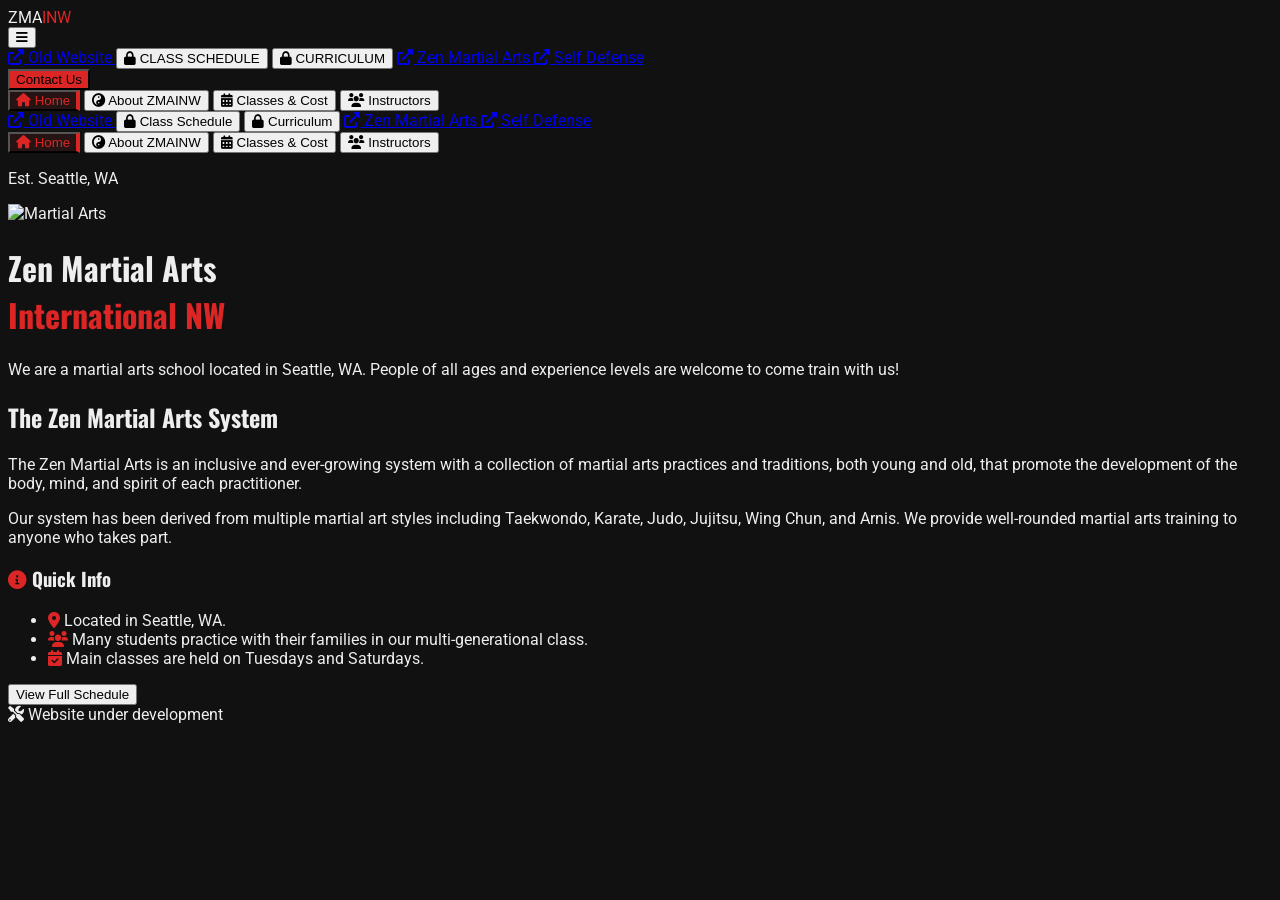
==== index.html @ df02dcb8 "added schedule page" ====
<!DOCTYPE html>
<html lang="en">
<head>
    <meta charset="UTF-8">
    <meta name="viewport" content="width=device-width, initial-scale=1.0, maximum-scale=1.0, user-scalable=no">
    
    <!-- Prevent HTML document caching -->
    <meta http-equiv="Cache-Control" content="no-cache, no-store, must-revalidate">
    <meta http-equiv="Pragma" content="no-cache">
    <meta http-equiv="Expires" content="0">

    <title>Zen Martial Arts International NW (ZMAINW)</title>
    <script src="https://cdn.tailwindcss.com"></script>
    <link href="https://cdnjs.cloudflare.com/ajax/libs/font-awesome/6.0.0/css/all.min.css" rel="stylesheet">
    
    <!-- Cache-busted stylesheet link (v=timestamp) -->
    <link rel="stylesheet" href="styles.css?v=20260827_1">
</head>
<body class="flex flex-col h-screen overflow-hidden">

    <!-- Top Navigation Bar -->
    <header class="h-16 flex items-center justify-between px-4 lg:px-6 bg-black border-b border-neutral-800 shrink-0 z-50 relative">
        <!-- Logo -->
        <div class="flex items-center cursor-pointer" onclick="navigateTo('home')">
            <span class="font-bold text-2xl tracking-wider text-white">ZMA<span class="text-accent">INW</span></span>
        </div>

        <!-- Mobile Hamburger Menu Button -->
        <button id="mobile-menu-btn" class="md:hidden text-neutral-300 hover:text-white focus:outline-none ml-auto mr-4 text-2xl">
            <i class="fas fa-bars"></i>
        </button>

        <!-- External Links Container (Dynamically Populated via JS) -->
        <div id="desktop-external-links" class="hidden md:flex items-center space-x-6 text-sm font-medium uppercase tracking-wide mr-4">
            <!-- Content injected via renderExternalLinks() -->
        </div>

        <!-- Contact Button -->
        <div>
            <button onclick="navigateTo('contact')" class="bg-accent bg-accent-hover text-white px-4 py-2 rounded-sm text-sm font-bold uppercase tracking-wide transition-colors transform hover:scale-105 shadow-lg">
                Contact Us
            </button>
        </div>
    </header>

    <!-- Mobile Dropdown Navigation -->
    <div id="mobile-menu" class="hidden absolute top-16 left-0 w-full bg-black border-b border-neutral-800 z-40 flex-col shadow-2xl md:hidden overflow-y-auto max-h-[calc(100vh-4rem)]">
        <button onclick="navigateTo('home'); toggleMobileMenu();" id="nav-mobile-home" class="nav-item text-left px-6 py-4 border-b border-neutral-800 text-neutral-300 hover:text-white hover:bg-neutral-900 uppercase font-bold text-sm tracking-wide flex items-center"><i class="fas fa-home w-6 mr-2"></i> Home</button>
        <button onclick="navigateTo('about'); toggleMobileMenu();" id="nav-mobile-about" class="nav-item text-left px-6 py-4 border-b border-neutral-800 text-neutral-300 hover:text-white hover:bg-neutral-900 uppercase font-bold text-sm tracking-wide flex items-center"><i class="fas fa-yin-yang w-6 mr-2"></i> About ZMAINW</button>
        <button onclick="navigateTo('schedule'); toggleMobileMenu();" id="nav-mobile-schedule" class="nav-item text-left px-6 py-4 border-b border-neutral-800 text-neutral-300 hover:text-white hover:bg-neutral-900 uppercase font-bold text-sm tracking-wide flex items-center"><i class="fas fa-calendar-alt w-6 mr-2"></i> Classes & Cost</button>
        <button onclick="navigateTo('instructors'); toggleMobileMenu();" id="nav-mobile-instructors" class="nav-item text-left px-6 py-4 border-b border-neutral-800 text-neutral-300 hover:text-white hover:bg-neutral-900 uppercase font-bold text-sm tracking-wide flex items-center"><i class="fas fa-users w-6 mr-2"></i> Instructors</button>
        
        <!-- Mobile External Links Container (Dynamically Populated via JS) -->
        <div id="mobile-external-links" class="flex flex-col">
            <!-- Content injected via renderExternalLinks() -->
        </div>
    </div>

    <!-- Main Layout Container -->
    <div class="flex flex-1 overflow-hidden relative">
        
        <!-- Desktop Sidebar Navigation -->
        <aside class="w-64 bg-neutral-900 border-r border-neutral-800 flex-col hidden md:flex shrink-0 z-10 py-6">
            <nav class="flex flex-col w-full space-y-2">
                <button onclick="navigateTo('home')" id="nav-desktop-home" class="nav-item flex items-center w-full px-6 py-4 text-left text-neutral-300 hover:bg-neutral-800 hover:text-white transition-colors uppercase tracking-wider font-medium text-sm">
                    <i class="fas fa-home w-6 mr-3 text-lg"></i> Home
                </button>
                <button onclick="navigateTo('about')" id="nav-desktop-about" class="nav-item flex items-center w-full px-6 py-4 text-left text-neutral-300 hover:bg-neutral-800 hover:text-white transition-colors uppercase tracking-wider font-medium text-sm">
                    <i class="fas fa-yin-yang w-6 mr-3 text-lg"></i> About ZMAINW
                </button>
                <button onclick="navigateTo('schedule')" id="nav-desktop-schedule" class="nav-item flex items-center w-full px-6 py-4 text-left text-neutral-300 hover:bg-neutral-800 hover:text-white transition-colors uppercase tracking-wider font-medium text-sm">
                    <i class="fas fa-calendar-alt w-6 mr-3 text-lg"></i> Classes & Cost
                </button>
                <button onclick="navigateTo('instructors')" id="nav-desktop-instructors" class="nav-item flex items-center w-full px-6 py-4 text-left text-neutral-300 hover:bg-neutral-800 hover:text-white transition-colors uppercase tracking-wider font-medium text-sm">
                    <i class="fas fa-users w-6 mr-3 text-lg"></i> Instructors
                </button>
            </nav>
            <div class="mt-auto px-6 pb-4">
                <p class="text-xs text-neutral-500 text-center uppercase tracking-widest border-t border-neutral-800 pt-4">
                    Est. Seattle, WA
                </p>
            </div>
        </aside>

        <!-- Main Content Area -->
        <main id="main-content" class="flex-1 overflow-y-auto bg-[#111] p-4 md:p-8 lg:p-12 pb-20 scroll-smooth">
            <!-- Content gets injected here -->
        </main>
    </div>

    <!-- Fixed Bottom Banner -->
    <div class="fixed bottom-0 left-0 right-0 bg-amber-500 text-neutral-950 text-center py-2 px-4 text-xs md:text-sm font-bold uppercase tracking-widest z-50 shadow-2xl flex items-center justify-center gap-2 border-t border-amber-400">
        <i class="fas fa-tools text-sm"></i>
        <span>Website under development</span>
    </div>

    <!-- Application Logic -->
    <script>
        const topNavLinksConfig = [
            { type: 'link', label: 'Old Website', icon: 'fa-external-link-alt', url: 'https://www.zmaseattle.com/' },    
            { type: 'protected', label: 'Class Schedule', icon: 'fa-lock', target: 'schedule' },
            { type: 'protected', label: 'Curriculum', icon: 'fa-lock', target: 'curriculum' },
            { type: 'link', label: 'Zen Martial Arts', icon: 'fa-external-link-alt', url: 'https://www.zen-martial-arts.org/' },
            { type: 'link', label: 'Self Defense', icon: 'fa-external-link-alt', url: 'https://www.selfdefensenw.com/' }
        ];

        const views = {
            home: `
                <div class="fade-in max-w-5xl mx-auto">
                    <div class="relative rounded-xl overflow-hidden mb-12 shadow-2xl border border-neutral-800">
                        <div class="absolute inset-0 bg-gradient-to-r from-black via-black/80 to-transparent z-10"></div>
                        <img src="https://images.unsplash.com/photo-1555597673-b21d5c935865?ixlib=rb-1.2.1&auto=format&fit=crop&w=1950&q=80" alt="Martial Arts" class="w-full h-80 object-cover object-center">
                        <div class="absolute inset-0 z-20 flex flex-col justify-center px-8 md:px-12">
                            <h1 class="text-4xl md:text-6xl font-bold text-white mb-4 uppercase tracking-tight">Zen Martial Arts <br/><span class="text-accent">International NW</span></h1>
                            <p class="text-lg md:text-xl text-neutral-300 max-w-xl border-l-4 border-accent pl-4">
                                We are a martial arts school located in Seattle, WA. People of all ages and experience levels are welcome to come train with us!
                            </p>
                        </div>
                    </div>

                    <div class="grid grid-cols-1 md:grid-cols-2 gap-10">
                        <div>
                            <h2 class="text-2xl font-bold uppercase mb-4 text-white border-b border-neutral-800 pb-2">The Zen Martial Arts System</h2>
                            <p class="text-neutral-400 leading-relaxed mb-4">
                                The Zen Martial Arts is an inclusive and ever-growing system with a collection of martial arts practices and traditions, both young and old, that promote the development of the body, mind, and spirit of each practitioner.
                            </p>
                            <p class="text-neutral-400 leading-relaxed">
                                Our system has been derived from multiple martial art styles including Taekwondo, Karate, Judo, Jujitsu, Wing Chun, and Arnis. We provide well-rounded martial arts training to anyone who takes part.
                            </p>
                        </div>
                        <div class="bg-neutral-900 p-6 rounded-lg border border-neutral-800 shadow-lg">
                            <h3 class="text-xl font-bold uppercase mb-4 text-white"><i class="fas fa-info-circle text-accent mr-2"></i> Quick Info</h3>
                            <ul class="space-y-4 text-neutral-300">
                                <li class="flex items-start"><i class="fas fa-map-marker-alt text-accent mt-1 mr-3 w-4"></i> <span>Located in Seattle, WA.</span></li>
                                <li class="flex items-start"><i class="fas fa-users text-accent mt-1 mr-3 w-4"></i> <span>Many students practice with their families in our multi-generational class.</span></li>
                                <li class="flex items-start"><i class="fas fa-calendar-check text-accent mt-1 mr-3 w-4"></i> <span>Main classes are held on Tuesdays and Saturdays.</span></li>
                            </ul>
                            <button onclick="navigateTo('schedule')" class="mt-6 w-full bg-neutral-800 hover:bg-neutral-700 text-white font-bold py-3 px-4 rounded transition-colors text-sm uppercase tracking-wider border border-neutral-700">
                                View Full Schedule
                            </button>
                        </div>
                    </div>
                </div>
            `,
            about: `
                <div class="fade-in max-w-5xl mx-auto">
                    <h1 class="text-4xl font-bold text-white mb-8 uppercase tracking-wide border-b border-neutral-800 pb-4">About Our Class</h1>
                    
                    <div class="space-y-12">
                        <!-- Environment -->
                        <section>
                            <h2 class="text-2xl font-bold text-accent mb-4 uppercase">The Class Environment</h2>
                            <p class="text-neutral-300 leading-relaxed mb-4">
                                We believe that the martial arts is for anyone and are committed to providing training that fits every skill level, background, and body type. We not only practice martial arts techniques, but also seek to develop skills such as focus, discipline, respect, patience, perseverance, and encouragement.
                            </p>
                            <div class="grid grid-cols-1 md:grid-cols-2 gap-6 mt-6">
                                <div class="bg-neutral-900 p-6 rounded-lg border-l-2 border-accent">
                                    <p class="text-neutral-400 italic">"We talk about when is and isn't a time to fight. We help each other gain control over our emotions and learn how to defuse dangerous situations."</p>
                                </div>
                                <div class="bg-neutral-900 p-6 rounded-lg border-l-2 border-accent">
                                    <p class="text-neutral-400 italic">"We believe that encouraging and building people up is the best way to teach. Our classes are friendly and safe environments where people can help each other progress."</p>
                                </div>
                            </div>
                        </section>

                        <!-- Belt System -->
                        <section class="bg-[#1a1a1a] p-8 rounded-xl border border-neutral-800">
                            <h2 class="text-2xl font-bold text-white mb-6 uppercase">Our Belt System</h2>
                            <p class="text-neutral-400 mb-6">The belt system used in the ZMA has three options for students to progress through depending on what suits them best:</p>
                            
                            <div class="grid grid-cols-1 md:grid-cols-3 gap-6 mb-8">
                                <div class="bg-neutral-900 p-5 rounded-lg border border-neutral-800 text-center">
                                    <div class="w-12 h-12 rounded-full bg-neutral-800 border-2 border-neutral-600 mx-auto mb-4 flex items-center justify-center"><i class="fas fa-road text-white"></i></div>
                                    <h3 class="text-lg font-bold text-white mb-2">Standard Path</h3>
                                    <p class="text-sm text-neutral-400">The main curriculum, ranging from student ranks (10th-1st Kyū) through to the instructor ranks (1st-9th Dan).</p>
                                </div>
                                <div class="bg-neutral-900 p-5 rounded-lg border border-neutral-800 text-center">
                                    <div class="w-12 h-12 rounded-full bg-neutral-800 border-2 border-yellow-500 mx-auto mb-4 flex items-center justify-center"><i class="fas fa-child text-white"></i></div>
                                    <h3 class="text-lg font-bold text-white mb-2">Junior Belts</h3>
                                    <p class="text-sm text-neutral-400">Intended for anyone below the age of 13. Breaks down the first few color belts in the standard system into smaller chunks.</p>
                                </div>
                                <div class="bg-neutral-900 p-5 rounded-lg border border-neutral-800 text-center">
                                    <div class="w-12 h-12 rounded-full bg-neutral-800 border-2 border-neutral-400 mx-auto mb-4 flex items-center justify-center"><i class="fas fa-award text-white"></i></div>
                                    <h3 class="text-lg font-bold text-white mb-2">Milestone Ranks</h3>
                                    <p class="text-sm text-neutral-400">Includes three levels of gray belt representing the completion of a section in the standard curriculum.</p>
                                </div>
                            </div>

                            <p class="text-accent font-bold text-center uppercase tracking-wide">
                                We will never charge extra for promotions. In the Zen Martial Arts, your belts must be earned, not bought.
                            </p>
                        </section>
                    </div>
                </div>
            `,
            schedule: `
                <div class="fade-in max-w-5xl mx-auto">
                    <h1 class="text-4xl font-bold text-white mb-8 uppercase tracking-wide border-b border-neutral-800 pb-4">Schedule & Membership</h1>
                    
                    <div class="grid grid-cols-1 lg:grid-cols-2 gap-10">
                        <!-- Schedule -->
                        <div>
                            <h2 class="text-2xl font-bold text-white mb-6 uppercase flex items-center"><i class="fas fa-clock text-accent mr-3"></i> Class Schedule</h2>
                            
                            <div class="space-y-6">
                                <div class="bg-neutral-900 p-6 rounded-lg border border-neutral-800 relative overflow-hidden">
                                    <div class="absolute top-0 left-0 w-1 h-full bg-accent"></div>
                                    <h3 class="text-xl font-bold text-white mb-1">Tuesday Classes</h3>
                                    <p class="text-accent text-sm font-bold uppercase tracking-wider mb-4">6:00 PM - 8:30 PM</p>
                                    <p class="text-neutral-400 text-sm mb-4">Our main class of the week with multiple instructors and teaching assistants.</p>
                                    <ul class="text-neutral-300 text-sm space-y-2 font-mono bg-black p-4 rounded border border-neutral-800">
                                        <li><span class="text-neutral-500 mr-2">6:00-6:10 PM</span> Setting up and cleaning</li>
                                        <li><span class="text-neutral-500 mr-2">6:10-6:30 PM</span> Warmups & wellness exercise</li>
                                        <li><span class="text-neutral-500 mr-2">6:30-7:30 PM</span> Full class practice (designated topic)</li>
                                        <li><span class="text-neutral-500 mr-2">7:30-8:00 PM</span> Advanced continuation / breakouts</li>
                                        <li><span class="text-neutral-500 mr-2">8:00-8:30 PM</span> Community time & clean up</li>
                                    </ul>
                                </div>

                                <div class="bg-neutral-900 p-6 rounded-lg border border-neutral-800 relative overflow-hidden">
                                    <div class="absolute top-0 left-0 w-1 h-full bg-neutral-600"></div>
                                    <h3 class="text-xl font-bold text-white mb-1">Saturday Classes</h3>
                                    <p class="text-neutral-400 text-sm font-bold uppercase tracking-wider mb-3">9:30 AM - 11:30 AM</p>
                                    <p class="text-neutral-400 text-sm">
                                        Open practices. Students should feel free to arrive late or leave early as needed. An instructor will be there to answer questions, provide feedback, or fill in as a partner.
                                    </p>
                                </div>
                            </div>
                        </div>

                        <!-- Cost/Membership -->
                        <div>
                            <h2 class="text-2xl font-bold text-white mb-6 uppercase flex items-center"><i class="fas fa-tags text-accent mr-3"></i> Membership Cost</h2>
                            
                            <div class="bg-neutral-900 p-8 rounded-lg border border-neutral-800 text-center mb-6">
                                <p class="text-neutral-400 mb-6 text-left">
                                    Instructors at ZMAINW are all volunteers, including the owner, Greg Di Loreto. The money we receive goes into the class account for liability insurance and martial arts equipment. Financial information is open-book for anyone in the school.
                                </p>
                                <div class="flex flex-col sm:flex-row justify-center gap-4 mb-6">
                                    <div class="bg-black p-4 rounded border border-neutral-800 flex-1">
                                        <p class="text-neutral-500 text-sm uppercase font-bold tracking-widest mb-1">Individual</p>
                                        <p class="text-3xl font-bold text-white">$50<span class="text-lg text-neutral-500 font-normal">/mo</span></p>
                                    </div>
                                    <div class="bg-black p-4 rounded border border-neutral-800 flex-1">
                                        <p class="text-neutral-500 text-sm uppercase font-bold tracking-widest mb-1">Family</p>
                                        <p class="text-3xl font-bold text-white">$75<span class="text-lg text-neutral-500 font-normal">/mo</span></p>
                                    </div>
                                </div>
                                <div class="bg-red-900/20 border border-red-900/50 p-4 rounded text-left">
                                    <p class="text-neutral-300 text-sm">
                                        <i class="fas fa-heart text-accent mr-2"></i> We strongly believe that the martial arts should be for everyone, regardless of their financial ability, so we are more than happy to waive the fee for those who need that support.
                                    </p>
                                </div>
                            </div>
                        </div>
                    </div>
                </div>
            `,
            instructors: `
                <div class="fade-in max-w-7xl mx-auto">
                    <h1 class="text-4xl font-bold text-white mb-4 uppercase tracking-wide text-center">Our Instructors</h1>
                    <p class="text-neutral-400 text-center mb-10 max-w-2xl mx-auto">Our instructors are dedicated volunteers who view martial arts not as a job, but as an opportunity to share knowledge with the community.</p>

                    <h2 class="text-2xl font-bold text-white mb-8 uppercase tracking-wide border-b border-neutral-800 pb-4">Regular Instructors</h2>
                    
                    <div class="grid grid-cols-1 md:grid-cols-2 lg:grid-cols-3 gap-6">
                        
                        <!-- Greg Di Loreto -->
                        <div class="bg-neutral-900 rounded-lg p-6 border border-neutral-800 flex flex-col hover:border-accent transition-colors">
                            <h3 class="text-xl font-bold text-white">Greg Di Loreto</h3>
                            <p class="text-accent text-sm uppercase font-bold tracking-wider mb-3">Kyoshi | Godan (5th-Degree)</p>
                            <p class="text-neutral-400 text-sm flex-1">Has 40 years of experience and is the active lineage holder of the Zen Martial Arts system. He has been leading ZMAINW tirelessly for 21 years.</p>
                        </div>

                        <!-- Troy Swartwood -->
                        <div class="bg-neutral-900 rounded-lg p-6 border border-neutral-800 flex flex-col hover:border-accent transition-colors">
                            <h3 class="text-xl font-bold text-white">Troy Swartwood</h3>
                            <p class="text-accent text-sm uppercase font-bold tracking-wider mb-3">Shidoin | Nidan (2nd-Degree)</p>
                            <p class="text-neutral-400 text-sm flex-1">Joined in 2006 with his son, James. He is an amazing influence on the school and continues to find joy in learning.</p>
                        </div>

                        <!-- Paul Vahey -->
                        <div class="bg-neutral-900 rounded-lg p-6 border border-neutral-800 flex flex-col hover:border-accent transition-colors">
                            <h3 class="text-xl font-bold text-white">Paul Vahey</h3>
                            <p class="text-accent text-sm uppercase font-bold tracking-wider mb-3">Shidoin | Nidan (2nd-Degree)</p>
                            <p class="text-neutral-400 text-sm flex-1">Joined in 2010. Balances rigorous training with critical thought and inspires everyone around him to do the same.</p>
                        </div>

                        <!-- William Chad Young -->
                        <div class="bg-neutral-900 rounded-lg p-6 border border-neutral-800 flex flex-col hover:border-accent transition-colors">
                            <h3 class="text-xl font-bold text-white">William Chad Young</h3>
                            <p class="text-accent text-sm uppercase font-bold tracking-wider mb-3">Shidoin | Shodan (1st-Degree)</p>
                            <p class="text-neutral-400 text-sm flex-1">A consistent part of our class for the past decade. An example of true excellence and dedication with the heart of a champion.</p>
                        </div>

                        <!-- Michelle Young -->
                        <div class="bg-neutral-900 rounded-lg p-6 border border-neutral-800 flex flex-col hover:border-accent transition-colors">
                            <h3 class="text-xl font-bold text-white">Michelle Young</h3>
                            <p class="text-accent text-sm uppercase font-bold tracking-wider mb-3">Assistant | 1st Kyū (3rd-Degree Brown)</p>
                            <p class="text-neutral-400 text-sm flex-1">A teaching assistant and outside wellness practice instructor who has positively influenced the mental aspect of our practice.</p>
                        </div>

                        <!-- Becca Price -->
                        <div class="bg-neutral-900 rounded-lg p-6 border border-neutral-800 flex flex-col hover:border-accent transition-colors">
                            <h3 class="text-xl font-bold text-white">Becca Price</h3>
                            <p class="text-accent text-sm uppercase font-bold tracking-wider mb-3">Assistant | 1st Kyū (3rd-Degree Brown)</p>
                            <p class="text-neutral-400 text-sm flex-1">A teaching assistant and accomplished professor at the University of Washington, Bothell. Brings a depth of understanding to all she works with.</p>
                        </div>

                    </div>

                    <h2 class="text-2xl font-bold text-white mt-16 mb-8 uppercase tracking-wide border-b border-neutral-800 pb-4">Previous Instructors</h2>
                    
                    <div class="grid grid-cols-1 md:grid-cols-2 lg:grid-cols-3 gap-6">

                        <!-- James Swartwood -->
                        <div class="bg-neutral-900 rounded-lg p-6 border border-neutral-800 flex flex-col hover:border-accent transition-colors">
                            <h3 class="text-xl font-bold text-white">James Swartwood</h3>
                            <p class="text-accent text-sm uppercase font-bold tracking-wider mb-3">Renshi | Yondan (4th-Degree)</p>
                            <p class="text-neutral-400 text-sm flex-1">Had 20 years of experience in ZMAINW, having taught as an instructor from 2015 to 2026. He has studied outside of ZMA since 2016 and holds ranks in JFANW as well. After moving to Portland, OR, in 2026, he continues to support the class.</p>
                        </div>

                        <!-- Gianna Di Loreto -->
                        <div class="bg-neutral-900 rounded-lg p-6 border border-neutral-800 flex flex-col hover:border-accent transition-colors">
                            <h3 class="text-xl font-bold text-white">Gianna Di Loreto</h3>
                            <p class="text-accent text-sm uppercase font-bold tracking-wider mb-3">Shidoin | Shodan (1st-Degree)</p>
                            <p class="text-neutral-400 text-sm flex-1">Has been practicing martial arts at ZMAINW her whole life. She served as lead instructor in the summer of 2025. She is also an accomplished dancer.</p>
                        </div>

                        <!-- Azalea Young -->
                        <div class="bg-neutral-900 rounded-lg p-6 border border-neutral-800 flex flex-col hover:border-accent transition-colors">
                            <h3 class="text-xl font-bold text-white">Azalea Young</h3>
                            <p class="text-accent text-sm uppercase font-bold tracking-wider mb-3">Assistant | 3rd Kyū (1st-Degree Brown)</p>
                            <p class="text-neutral-400 text-sm flex-1">A teaching assistant in 2025 who takes deep joy in exploring the biomechanics of our practice and sharing what she has learned.</p>
                        </div>

                    </div>
                </div>
            `,
            contact: `
                <div class="fade-in max-w-4xl mx-auto flex flex-col justify-center min-h-[70vh]">
                    <div class="text-center mb-8">
                        <h1 class="text-4xl font-bold text-white mb-4 uppercase">Contact Us</h1>
                        <p class="text-neutral-400">You are welcome to join our school either by invitation from a current member or by applying below.</p>
                    </div>

                    <div class="bg-neutral-900 p-2 md:p-6 rounded-xl border border-neutral-800 shadow-2xl flex justify-center overflow-hidden">
                        <iframe 
                            src="https://docs.google.com/forms/d/e/1FAIpQLSeRMrx3mxUnvJDtHqkcx0j55o_wAhn5ynZK2z84ByWwfWG8AQ/viewform?embedded=true" 
                            class="w-full max-w-[640px] h-[640px] border-0 rounded bg-neutral-100 filter invert hue-rotate-180 contrast-90" 
                            frameborder="0" 
                            marginheight="0" 
                            marginwidth="0">
                            Loading…
                        </iframe>
                    </div>
                </div>
            `
        };

        function renderExternalLinks() {
            const desktopContainer = document.getElementById('desktop-external-links');
            const mobileContainer = document.getElementById('mobile-external-links');
            
            let desktopHTML = '';
            let mobileHTML = '';

            topNavLinksConfig.forEach(link => {
                if (link.type === 'protected') {
                    desktopHTML += `
                        <button onclick="handleProtectedNavigation('${link.target}')" class="text-neutral-400 hover:text-white transition-colors flex items-center whitespace-nowrap">
                            <i class="fas ${link.icon} mr-1 text-xs"></i> ${link.label.toUpperCase()}
                        </button>`;
                    
                    mobileHTML += `
                        <button onclick="handleProtectedNavigation('${link.target}'); toggleMobileMenu();" class="text-left px-6 py-4 border-b border-neutral-800 text-neutral-400 hover:text-white hover:bg-neutral-900 uppercase font-bold text-sm tracking-wide flex items-center">
                            <i class="fas ${link.icon} w-6 mr-2"></i> ${link.label}
                        </button>`;
                } else {
                    desktopHTML += `
                        <a href="${link.url}" target="_blank" class="text-neutral-400 hover:text-white transition-colors flex items-center whitespace-nowrap">
                            <i class="fas ${link.icon} mr-1 text-xs"></i> ${link.label}
                        </a>`;
                    
                    mobileHTML += `
                        <a href="${link.url}" target="_blank" onclick="toggleMobileMenu();" class="text-left px-6 py-4 border-b border-neutral-800 text-neutral-400 hover:text-white hover:bg-neutral-900 uppercase font-bold text-sm tracking-wide flex items-center">
                            <i class="fas ${link.icon} w-6 mr-2"></i> ${link.label}
                        </a>`;
                }
            });

            if (desktopContainer) desktopContainer.innerHTML = desktopHTML;
            if (mobileContainer) mobileContainer.innerHTML = mobileHTML;
        }

        function navigateTo(viewName) {
            const mainContent = document.getElementById('main-content');
            
            mainContent.style.opacity = '0';
            
            setTimeout(() => {
                mainContent.scrollTo({ top: 0, behavior: 'instant' });
                mainContent.innerHTML = views[viewName] || views['home'];
                mainContent.style.opacity = '1';
                updateActiveNav(viewName);
            }, 150);
        }

        function updateActiveNav(viewName) {
            document.querySelectorAll('.nav-item').forEach(el => {
                el.classList.remove('active');
            });
            
            if(viewName === 'contact') return;

            const desktopNav = document.getElementById(`nav-desktop-${viewName}`);
            const mobileNav = document.getElementById(`nav-mobile-${viewName}`);
            
            if(desktopNav) desktopNav.classList.add('active');
            if(mobileNav) mobileNav.classList.add('active');
        }

        function handleProtectedNavigation(target) {
            const passwordAttempt = prompt("Please enter the password to view this document:");
            if (passwordAttempt === "humblewarrior") {
                if (target === 'schedule') {
                    window.location.href = "schedule.html";
                } else if (target === 'curriculum') {
                    window.location.href = "curriculum.html";
                }
            } else if (passwordAttempt !== null) {
                alert("Incorrect password. Access denied.");
            }
        }

        function toggleMobileMenu() {
            const menu = document.getElementById('mobile-menu');
            menu.classList.toggle('hidden');
            menu.classList.toggle('flex');
        }

        document.getElementById('mobile-menu-btn').addEventListener('click', toggleMobileMenu);

        document.addEventListener('DOMContentLoaded', () => {
            renderExternalLinks();
            navigateTo('home');
        });
    </script>
</body>
</html>
---- styles.css ----
@import url('https://fonts.googleapis.com/css2?family=Oswald:wght@300;400;500;700&family=Roboto:wght@300;400;500;700&display=swap');

body {
    font-family: 'Roboto', sans-serif;
    background-color: #111;
    color: #eee;
}

h1, h2, h3, h4, h5, h6 {
    font-family: 'Oswald', sans-serif;
}

.text-accent { color: #dc2626; }
.bg-accent { background-color: #dc2626; }
.bg-accent-hover:hover { background-color: #b91c1c; }
.border-accent { border-color: #dc2626; }

.fade-in {
    animation: fadeIn 0.4s ease-out forwards;
}

@keyframes fadeIn {
    from { opacity: 0; transform: translateY(10px); }
    to { opacity: 1; transform: translateY(0); }
}

::-webkit-scrollbar {
    width: 8px;
}
::-webkit-scrollbar-track {
    background: #111; 
}
::-webkit-scrollbar-thumb {
    background: #333; 
    border-radius: 4px;
}
::-webkit-scrollbar-thumb:hover {
    background: #555; 
}

.nav-item.active {
    color: #dc2626;
    background-color: rgba(220, 38, 38, 0.1);
    border-right: 4px solid #dc2626;
}

@media (max-width: 768px) {
    .nav-item.active {
        border-right: none;
        border-left: 4px solid #dc2626; 
        background-color: rgba(220, 38, 38, 0.1);
    }
}
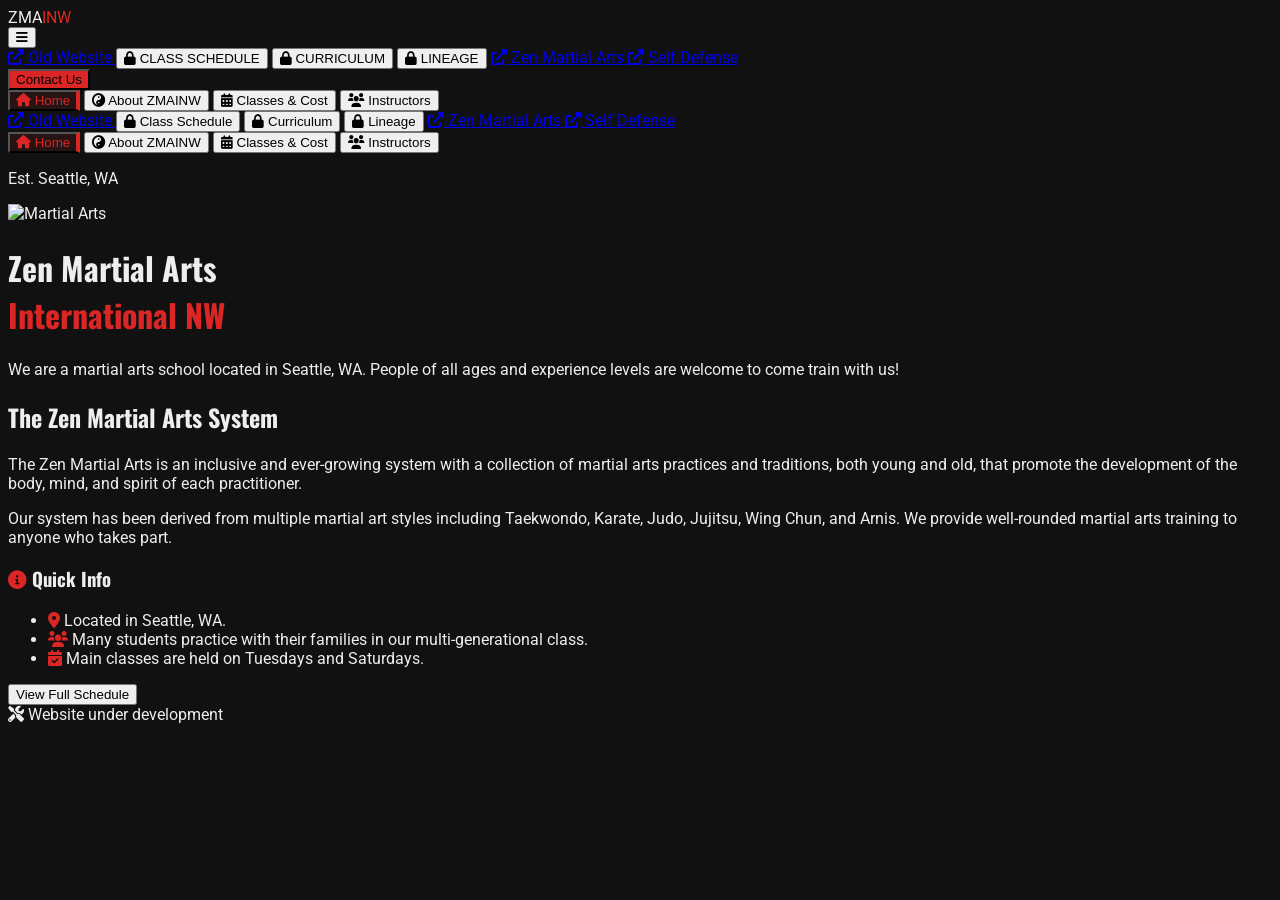
==== commit 241f68c7: "added lineage page" ====
--- a/index.html
+++ b/index.html
@@ -100,6 +100,7 @@
             { type: 'link', label: 'Old Website', icon: 'fa-external-link-alt', url: 'https://www.zmaseattle.com/' },    
             { type: 'protected', label: 'Class Schedule', icon: 'fa-lock', target: 'schedule' },
             { type: 'protected', label: 'Curriculum', icon: 'fa-lock', target: 'curriculum' },
+            { type: 'protected', label: 'Lineage', icon: 'fa-lock', target: 'lineage' },
             { type: 'link', label: 'Zen Martial Arts', icon: 'fa-external-link-alt', url: 'https://www.zen-martial-arts.org/' },
             { type: 'link', label: 'Self Defense', icon: 'fa-external-link-alt', url: 'https://www.selfdefensenw.com/' }
         ];
@@ -358,41 +359,6 @@
             `
         };
 
-        function renderExternalLinks() {
-            const desktopContainer = document.getElementById('desktop-external-links');
-            const mobileContainer = document.getElementById('mobile-external-links');
-            
-            let desktopHTML = '';
-            let mobileHTML = '';
-
-            topNavLinksConfig.forEach(link => {
-                if (link.type === 'protected') {
-                    desktopHTML += `
-                        <button onclick="handleProtectedNavigation('${link.target}')" class="text-neutral-400 hover:text-white transition-colors flex items-center whitespace-nowrap">
-                            <i class="fas ${link.icon} mr-1 text-xs"></i> ${link.label.toUpperCase()}
-                        </button>`;
-                    
-                    mobileHTML += `
-                        <button onclick="handleProtectedNavigation('${link.target}'); toggleMobileMenu();" class="text-left px-6 py-4 border-b border-neutral-800 text-neutral-400 hover:text-white hover:bg-neutral-900 uppercase font-bold text-sm tracking-wide flex items-center">
-                            <i class="fas ${link.icon} w-6 mr-2"></i> ${link.label}
-                        </button>`;
-                } else {
-                    desktopHTML += `
-                        <a href="${link.url}" target="_blank" class="text-neutral-400 hover:text-white transition-colors flex items-center whitespace-nowrap">
-                            <i class="fas ${link.icon} mr-1 text-xs"></i> ${link.label}
-                        </a>`;
-                    
-                    mobileHTML += `
-                        <a href="${link.url}" target="_blank" onclick="toggleMobileMenu();" class="text-left px-6 py-4 border-b border-neutral-800 text-neutral-400 hover:text-white hover:bg-neutral-900 uppercase font-bold text-sm tracking-wide flex items-center">
-                            <i class="fas ${link.icon} w-6 mr-2"></i> ${link.label}
-                        </a>`;
-                }
-            });
-
-            if (desktopContainer) desktopContainer.innerHTML = desktopHTML;
-            if (mobileContainer) mobileContainer.innerHTML = mobileHTML;
-        }
-
         function navigateTo(viewName) {
             const mainContent = document.getElementById('main-content');
             
@@ -420,14 +386,84 @@
             if(mobileNav) mobileNav.classList.add('active');
         }
 
+        // Helper to set a cookie with expiration in days
+        function setAuthCookie(name, value, days = 30) {
+            const expires = new Date(Date.now() + days * 864e5).toUTCString();
+            document.cookie = `${name}=${encodeURIComponent(value)}; expires=${expires}; path=/; SameSite=Lax`;
+        }
+
+        // Helper to check cookie value
+        function getAuthCookie(name) {
+            const value = `; ${document.cookie}`;
+            const parts = value.split(`; ${name}=`);
+            if (parts.length === 2) return decodeURIComponent(parts.pop().split(';').shift());
+            return null;
+        }
+
+        // Check whether the user is already authenticated
+        function isAuthenticated() {
+            return getAuthCookie('zma_authenticated') === 'true';
+        }
+
+        function renderExternalLinks() {
+            const desktopContainer = document.getElementById('desktop-external-links');
+            const mobileContainer = document.getElementById('mobile-external-links');
+            const authenticated = isAuthenticated();
+            
+            let desktopHTML = '';
+            let mobileHTML = '';
+
+            topNavLinksConfig.forEach(link => {
+                if (link.type === 'protected') {
+                    // Switch lock icon and color based on cookie detection
+                    const iconClass = authenticated ? 'fa-lock-open text-accent' : 'fa-lock text-neutral-400';
+
+                    desktopHTML += `
+                        <button onclick="handleProtectedNavigation('${link.target}')" class="text-neutral-400 hover:text-white transition-colors flex items-center whitespace-nowrap">
+                            <i class="fas ${iconClass} mr-1.5 text-xs"></i> ${link.label.toUpperCase()}
+                        </button>`;
+                    
+                    mobileHTML += `
+                        <button onclick="handleProtectedNavigation('${link.target}'); toggleMobileMenu();" class="text-left px-6 py-4 border-b border-neutral-800 text-neutral-400 hover:text-white hover:bg-neutral-900 uppercase font-bold text-sm tracking-wide flex items-center">
+                            <i class="fas ${iconClass} w-6 mr-2"></i> ${link.label}
+                        </button>`;
+                } else {
+                    desktopHTML += `
+                        <a href="${link.url}" target="_blank" class="text-neutral-400 hover:text-white transition-colors flex items-center whitespace-nowrap">
+                            <i class="fas ${link.icon} mr-1 text-xs"></i> ${link.label}
+                        </a>`;
+                    
+                    mobileHTML += `
+                        <a href="${link.url}" target="_blank" onclick="toggleMobileMenu();" class="text-left px-6 py-4 border-b border-neutral-800 text-neutral-400 hover:text-white hover:bg-neutral-900 uppercase font-bold text-sm tracking-wide flex items-center">
+                            <i class="fas ${link.icon} w-6 mr-2"></i> ${link.label}
+                        </a>`;
+                }
+            });
+
+            if (desktopContainer) desktopContainer.innerHTML = desktopHTML;
+            if (mobileContainer) mobileContainer.innerHTML = mobileHTML;
+        }
+
         function handleProtectedNavigation(target) {
+            const protectedRoutes = {
+                schedule: 'schedule.html',
+                curriculum: 'curriculum.html',
+                lineage: 'lineage.html'
+            };
+            const targetUrl = protectedRoutes[target] || `${target}.html`;
+
+            // Direct entry if cookie is detected
+            if (isAuthenticated()) {
+                window.location.href = targetUrl;
+                return;
+            }
+
+            // Prompt if not authenticated
             const passwordAttempt = prompt("Please enter the password to view this document:");
             if (passwordAttempt === "humblewarrior") {
-                if (target === 'schedule') {
-                    window.location.href = "schedule.html";
-                } else if (target === 'curriculum') {
-                    window.location.href = "curriculum.html";
-                }
+                setAuthCookie('zma_authenticated', 'true', 30);
+                renderExternalLinks(); // Re-renders icons to unlocked immediately
+                window.location.href = targetUrl;
             } else if (passwordAttempt !== null) {
                 alert("Incorrect password. Access denied.");
             }
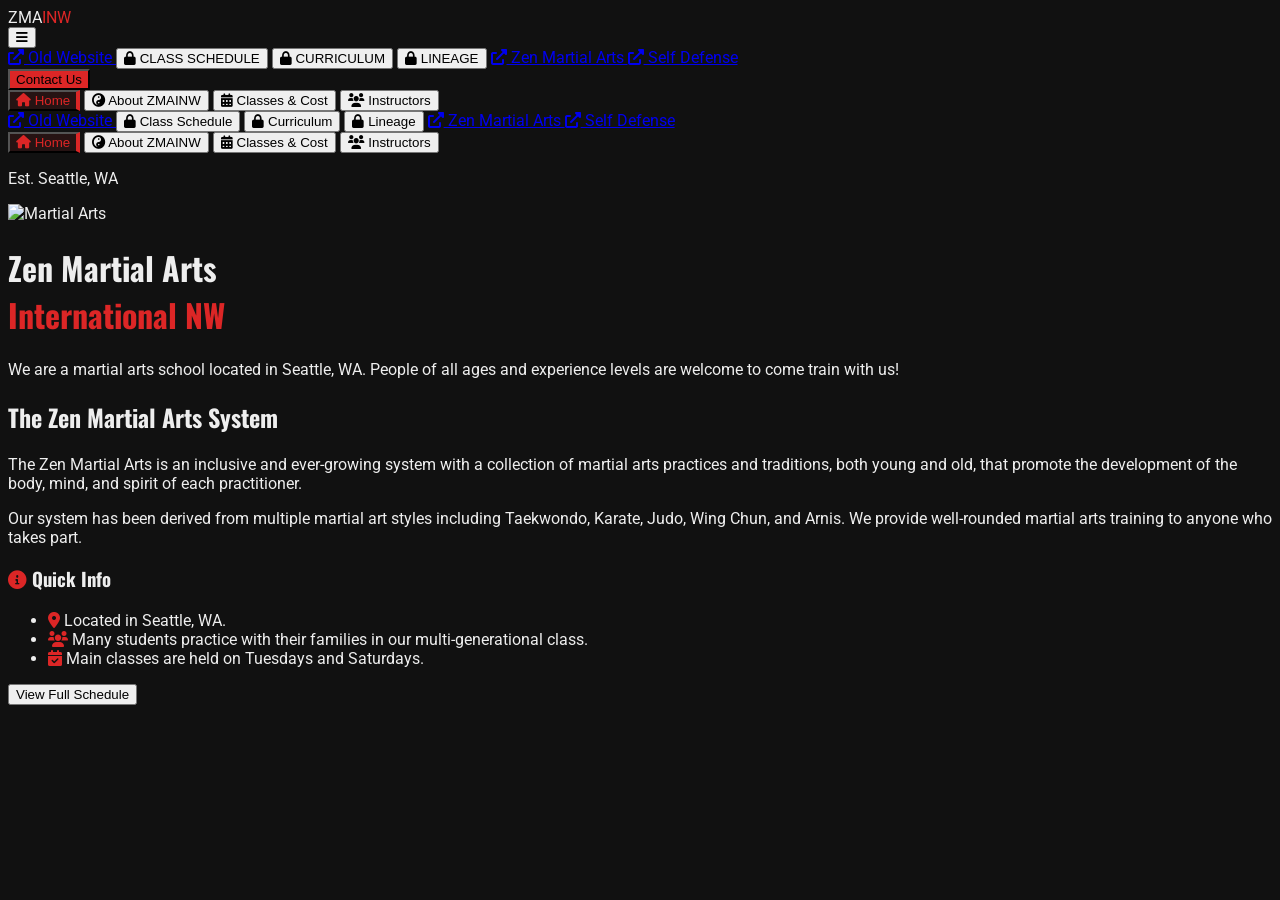
==== commit d60c0071: "content updates to home and curriculum pages" ====
--- a/index.html
+++ b/index.html
@@ -89,10 +89,12 @@
     </div>
 
     <!-- Fixed Bottom Banner -->
+    <!--
     <div class="fixed bottom-0 left-0 right-0 bg-amber-500 text-neutral-950 text-center py-2 px-4 text-xs md:text-sm font-bold uppercase tracking-widest z-50 shadow-2xl flex items-center justify-center gap-2 border-t border-amber-400">
         <i class="fas fa-tools text-sm"></i>
         <span>Website under development</span>
     </div>
+    -->
 
     <!-- Application Logic -->
     <script>
@@ -126,7 +128,7 @@
                                 The Zen Martial Arts is an inclusive and ever-growing system with a collection of martial arts practices and traditions, both young and old, that promote the development of the body, mind, and spirit of each practitioner.
                             </p>
                             <p class="text-neutral-400 leading-relaxed">
-                                Our system has been derived from multiple martial art styles including Taekwondo, Karate, Judo, Jujitsu, Wing Chun, and Arnis. We provide well-rounded martial arts training to anyone who takes part.
+                                Our system has been derived from multiple martial art styles including Taekwondo, Karate, Judo, Wing Chun, and Arnis. We provide well-rounded martial arts training to anyone who takes part.
                             </p>
                         </div>
                         <div class="bg-neutral-900 p-6 rounded-lg border border-neutral-800 shadow-lg">
@@ -173,17 +175,17 @@
                                 <div class="bg-neutral-900 p-5 rounded-lg border border-neutral-800 text-center">
                                     <div class="w-12 h-12 rounded-full bg-neutral-800 border-2 border-neutral-600 mx-auto mb-4 flex items-center justify-center"><i class="fas fa-road text-white"></i></div>
                                     <h3 class="text-lg font-bold text-white mb-2">Standard Path</h3>
-                                    <p class="text-sm text-neutral-400">The main curriculum, ranging from student ranks (10th-1st Kyū) through to the instructor ranks (1st-9th Dan).</p>
+                                    <p class="text-sm text-neutral-400">The main curriculum, ranging from student ranks (10th-6th Kyū) through to the teaching assistant (3rd-1st Kyū) and instructor ranks (1st-9th Dan).</p>
                                 </div>
                                 <div class="bg-neutral-900 p-5 rounded-lg border border-neutral-800 text-center">
                                     <div class="w-12 h-12 rounded-full bg-neutral-800 border-2 border-yellow-500 mx-auto mb-4 flex items-center justify-center"><i class="fas fa-child text-white"></i></div>
                                     <h3 class="text-lg font-bold text-white mb-2">Junior Belts</h3>
-                                    <p class="text-sm text-neutral-400">Intended for anyone below the age of 13. Breaks down the first few color belts in the standard system into smaller chunks.</p>
+                                    <p class="text-sm text-neutral-400">Intended for anyone below the age of 13. Breaks down the first few ranks in the standard system (10th-6th Kyū) into smaller chunks. Juniors can graduate into the standard system at any time.</p>
                                 </div>
                                 <div class="bg-neutral-900 p-5 rounded-lg border border-neutral-800 text-center">
                                     <div class="w-12 h-12 rounded-full bg-neutral-800 border-2 border-neutral-400 mx-auto mb-4 flex items-center justify-center"><i class="fas fa-award text-white"></i></div>
                                     <h3 class="text-lg font-bold text-white mb-2">Milestone Ranks</h3>
-                                    <p class="text-sm text-neutral-400">Includes three levels of gray belt representing the completion of a section in the standard curriculum.</p>
+                                    <p class="text-sm text-neutral-400">Includes three levels of gray belt representing the completion of milestones within the standard curriculum (10th-4th Kyū). Next step after completion is progressing into the teaching assistant ranks.</p>
                                 </div>
                             </div>
 
@@ -310,7 +312,7 @@
 
                     </div>
 
-                    <h2 class="text-2xl font-bold text-white mt-16 mb-8 uppercase tracking-wide border-b border-neutral-800 pb-4">Previous Instructors</h2>
+                    <h2 class="text-2xl font-bold text-white mt-16 mb-8 uppercase tracking-wide border-b border-neutral-800 pb-4">Instructors Emeriti</h2>
                     
                     <div class="grid grid-cols-1 md:grid-cols-2 lg:grid-cols-3 gap-6">
 
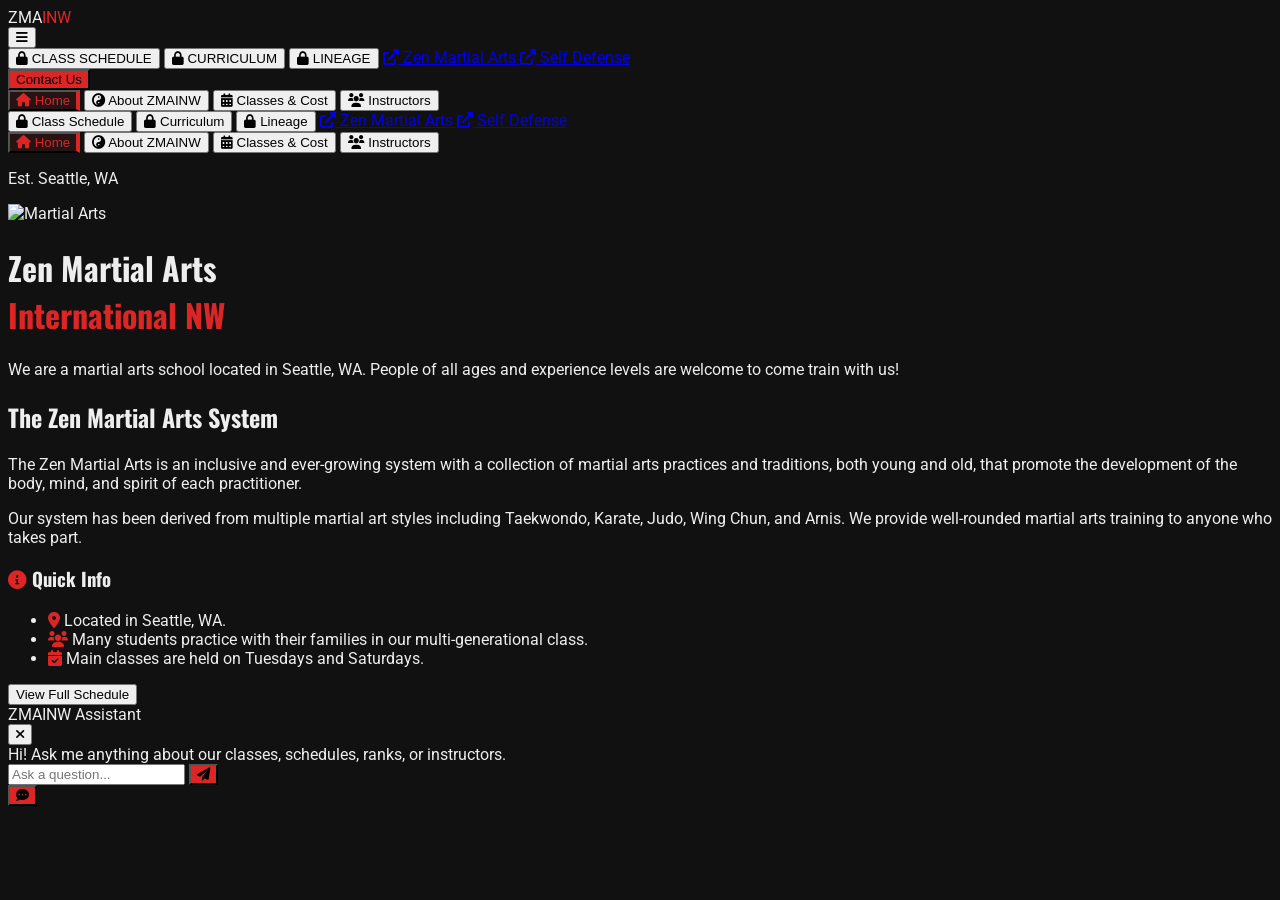
==== commit c52046fc: "added chatbot and removed old website link" ====
--- a/index.html
+++ b/index.html
@@ -12,9 +12,25 @@
     <title>Zen Martial Arts International NW (ZMAINW)</title>
     <script src="https://cdn.tailwindcss.com"></script>
     <link href="https://cdnjs.cloudflare.com/ajax/libs/font-awesome/6.0.0/css/all.min.css" rel="stylesheet">
+    <!-- Keyless In-Browser AI Engine -->
+    <script src="https://js.puter.com/v2/"></script>
+    <!-- Markdown Parser -->
+    <script src="https://cdn.jsdelivr.net/npm/marked/marked.min.js"></script>
     
     <!-- Cache-busted stylesheet link (v=timestamp) -->
     <link rel="stylesheet" href="styles.css?v=20260827_1">
+
+    <style>
+        /* Markdown chat bubble styling */
+        .chat-markdown p { margin-bottom: 0.5rem; }
+        .chat-markdown p:last-child { margin-bottom: 0; }
+        .chat-markdown ul { list-style-type: disc; padding-left: 1.25rem; margin-bottom: 0.5rem; }
+        .chat-markdown ol { list-style-type: decimal; padding-left: 1.25rem; margin-bottom: 0.5rem; }
+        .chat-markdown li { margin-bottom: 0.25rem; }
+        .chat-markdown strong { color: #fff; font-weight: 700; }
+        .chat-markdown a { color: #38bdf8; text-decoration: underline; }
+        .chat-markdown code { background-color: #000; padding: 0.15rem 0.35rem; border-radius: 0.25rem; font-family: monospace; font-size: 0.85em; }
+    </style>
 </head>
 <body class="flex flex-col h-screen overflow-hidden">
 
@@ -88,18 +104,48 @@
         </main>
     </div>
 
-    <!-- Fixed Bottom Banner -->
-    <!--
-    <div class="fixed bottom-0 left-0 right-0 bg-amber-500 text-neutral-950 text-center py-2 px-4 text-xs md:text-sm font-bold uppercase tracking-widest z-50 shadow-2xl flex items-center justify-center gap-2 border-t border-amber-400">
-        <i class="fas fa-tools text-sm"></i>
-        <span>Website under development</span>
+    <!-- Floating Chatbot Widget -->
+    <div id="chat-widget" class="fixed bottom-6 right-6 z-50 flex flex-col items-end">
+        <!-- Chat Window -->
+        <div id="chat-window" class="hidden flex-col w-80 sm:w-96 h-[480px] bg-neutral-900 border border-neutral-800 rounded-xl shadow-2xl overflow-hidden mb-3">
+            <!-- Header -->
+            <div class="bg-black p-4 border-b border-neutral-800 flex justify-between items-center">
+                <div class="flex items-center space-x-2">
+                    <span class="w-2.5 h-2.5 bg-emerald-500 rounded-full animate-pulse"></span>
+                    <span class="font-bold text-sm text-white tracking-wide uppercase">ZMAINW Assistant</span>
+                </div>
+                <button onclick="toggleChat()" class="text-neutral-400 hover:text-white text-lg focus:outline-none">
+                    <i class="fas fa-times"></i>
+                </button>
+            </div>
+
+            <!-- Message History -->
+            <div id="chat-messages" class="flex-1 p-4 overflow-y-auto space-y-3 text-sm text-neutral-200">
+                <div class="bg-neutral-800 p-3 rounded-lg max-w-[85%] border border-neutral-700">
+                    Hi! Ask me anything about our classes, schedules, ranks, or instructors.
+                </div>
+            </div>
+
+            <!-- Input Box -->
+            <div class="p-3 bg-black border-t border-neutral-800 flex gap-2">
+                <input id="chat-input" type="text" placeholder="Ask a question..." 
+                       class="flex-1 bg-neutral-900 border border-neutral-700 text-white text-sm rounded px-3 py-2 focus:outline-none focus:border-accent"
+                       onkeydown="if(event.key === 'Enter') sendChatMessage()">
+                <button onclick="sendChatMessage()" class="bg-accent hover:opacity-90 text-white px-3 py-2 rounded text-sm font-bold transition-opacity">
+                    <i class="fas fa-paper-plane"></i>
+                </button>
+            </div>
+        </div>
+
+        <!-- Floating Toggle Button -->
+        <button onclick="toggleChat()" class="bg-accent text-white p-4 rounded-full shadow-2xl hover:scale-105 transition-transform flex items-center justify-center w-14 h-14 focus:outline-none">
+            <i class="fas fa-comment-dots text-xl"></i>
+        </button>
     </div>
-    -->
 
     <!-- Application Logic -->
     <script>
         const topNavLinksConfig = [
-            { type: 'link', label: 'Old Website', icon: 'fa-external-link-alt', url: 'https://www.zmaseattle.com/' },    
             { type: 'protected', label: 'Class Schedule', icon: 'fa-lock', target: 'schedule' },
             { type: 'protected', label: 'Curriculum', icon: 'fa-lock', target: 'curriculum' },
             { type: 'protected', label: 'Lineage', icon: 'fa-lock', target: 'lineage' },
@@ -479,6 +525,94 @@
 
         document.getElementById('mobile-menu-btn').addEventListener('click', toggleMobileMenu);
 
+        // --- Chatbot Logic ---
+        function getSiteKnowledgeBase() {
+            return Object.entries(views)
+                .map(([section, html]) => {
+                    const tempDiv = document.createElement('div');
+                    tempDiv.innerHTML = html;
+                    return `--- SECTION: ${section.toUpperCase()} ---\n${tempDiv.textContent.replace(/\s+/g, ' ').trim()}`;
+                })
+                .join('\n\n');
+        }
+
+        function toggleChat() {
+            const chat = document.getElementById('chat-window');
+            chat.classList.toggle('hidden');
+            chat.classList.toggle('flex');
+            if (chat.classList.contains('flex')) {
+                document.getElementById('chat-input').focus();
+            }
+        }
+
+        async function sendChatMessage() {
+            const input = document.getElementById('chat-input');
+            const container = document.getElementById('chat-messages');
+            const query = input.value.trim();
+            if (!query) return;
+
+            // Render User Bubble
+            input.value = '';
+            container.innerHTML += `
+                <div class="flex justify-end">
+                    <div class="bg-accent text-white p-3 rounded-lg max-w-[85%] text-right shadow">${query}</div>
+                </div>`;
+            
+            // Render Loading Indicator
+            const loadingId = 'loading-' + Date.now();
+            container.innerHTML += `
+                <div id="${loadingId}" class="bg-neutral-800 text-neutral-400 p-3 rounded-lg max-w-[85%] border border-neutral-700 italic flex items-center gap-2">
+                    <i class="fas fa-circle-notch fa-spin text-accent"></i> Thinking...
+                </div>`;
+            container.scrollTop = container.scrollHeight;
+
+            // Formulate Strict RAG Prompt
+            const context = getSiteKnowledgeBase();
+            const systemPrompt = `
+You are the official assistant for Zen Martial Arts International NW (ZMAINW).
+Answer the visitor's question using ONLY the provided website context below.
+
+WEBSITE CONTEXT:
+${context}
+
+STRICT GUIDELINES:
+1. If the answer cannot be explicitly derived from the context above, clearly state that you do not have that specific information and invite them to reach out via our Contact Us form.
+2. Keep responses brief, polite, and encouraging.
+3. Format output cleanly with standard Markdown (e.g. bolding, bullet points).
+4. Never invent facts, prices, ranks, schedules, or locations.
+`;
+
+            try {
+                const response = await puter.ai.chat(
+                    `${systemPrompt}\n\nUSER QUESTION: ${query}`
+                );
+                
+                const loader = document.getElementById(loadingId);
+                if (loader) loader.remove();
+
+                const rawText = response.message ? response.message.content : response;
+                
+                // Parse markdown into sanitized HTML
+                const parsedHtml = marked.parse(rawText);
+
+                container.innerHTML += `
+                    <div class="bg-neutral-800 p-3 rounded-lg max-w-[85%] border border-neutral-700 text-neutral-200 chat-markdown">
+                        ${parsedHtml}
+                    </div>`;
+            } catch (err) {
+                const loader = document.getElementById(loadingId);
+                if (loader) loader.remove();
+
+                container.innerHTML += `
+                    <div class="bg-red-950/40 border border-red-800 text-red-300 p-3 rounded-lg max-w-[85%]">
+                        Sorry, I'm having trouble answering right now. Please head over to our 
+                        <button onclick="navigateTo('contact')" class="underline font-bold text-white">Contact Us</button> page!
+                    </div>`;
+            }
+
+            container.scrollTop = container.scrollHeight;
+        }
+
         document.addEventListener('DOMContentLoaded', () => {
             renderExternalLinks();
             navigateTo('home');
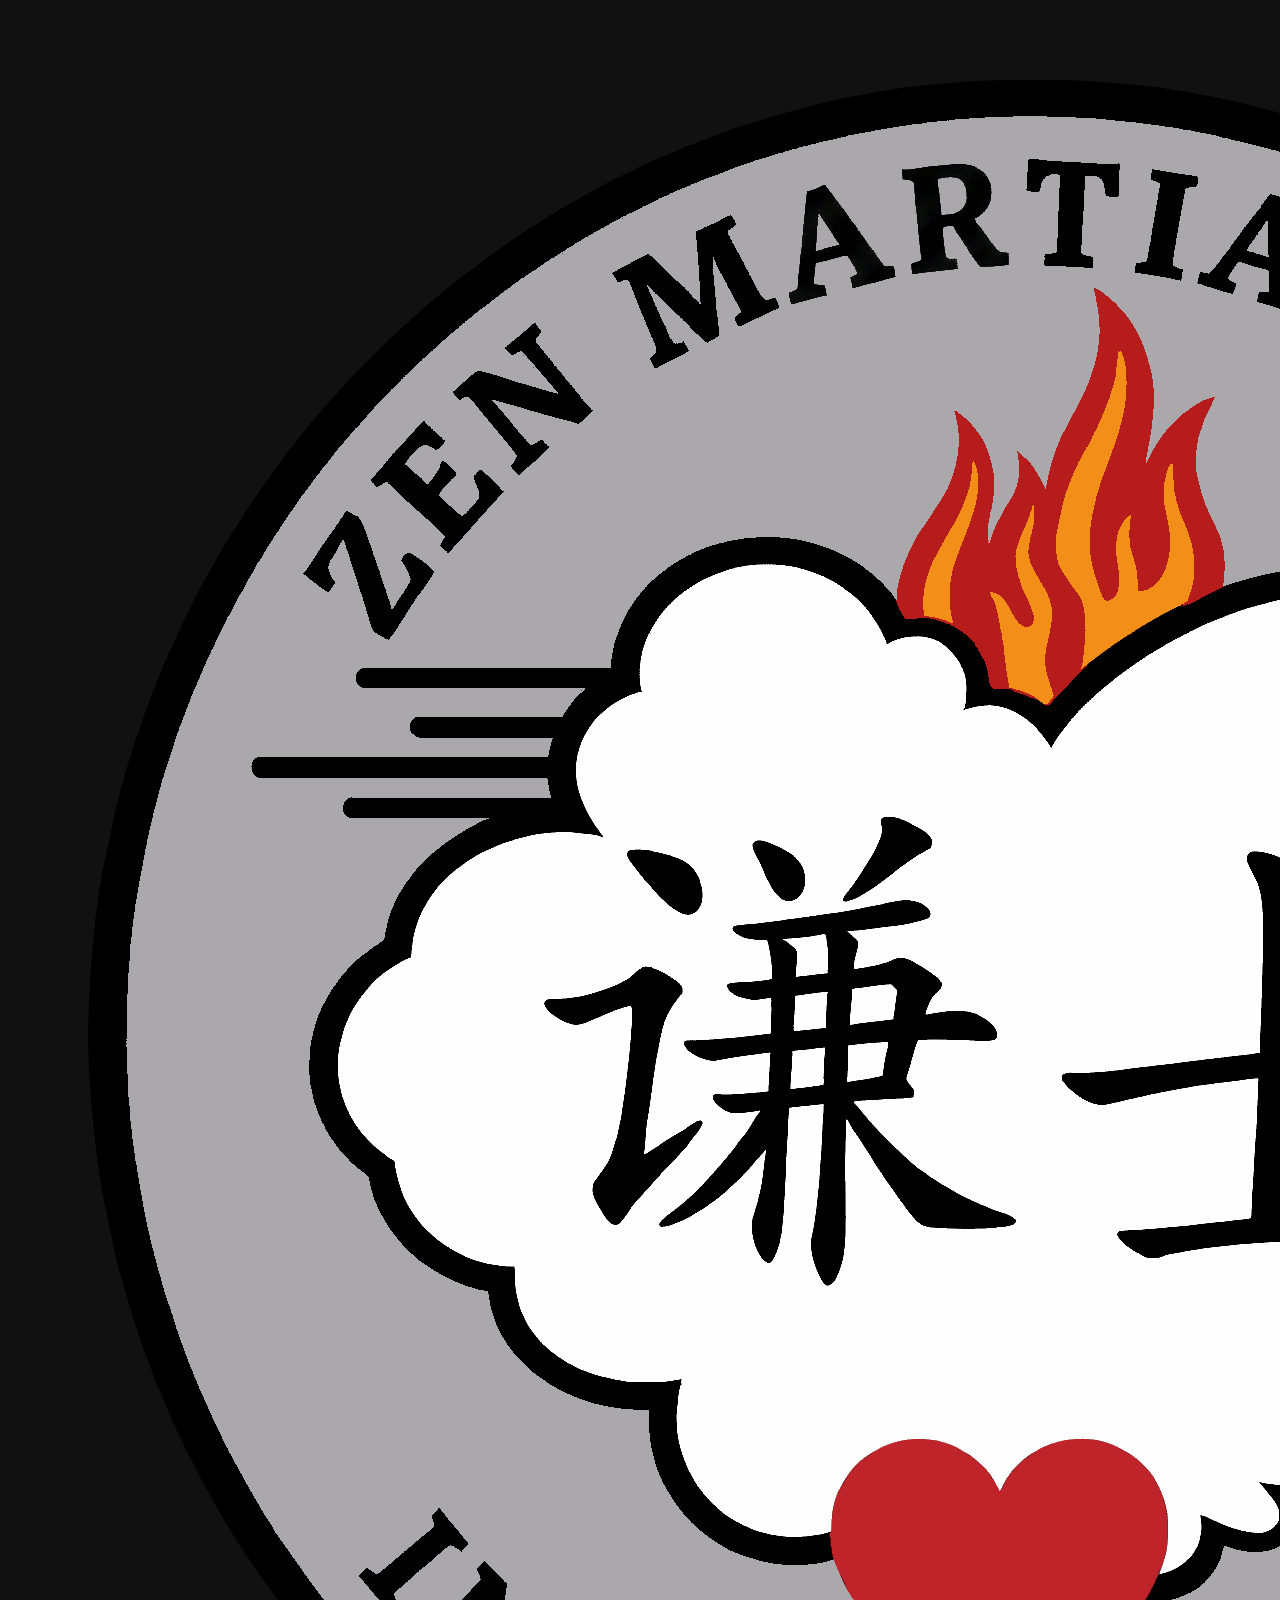
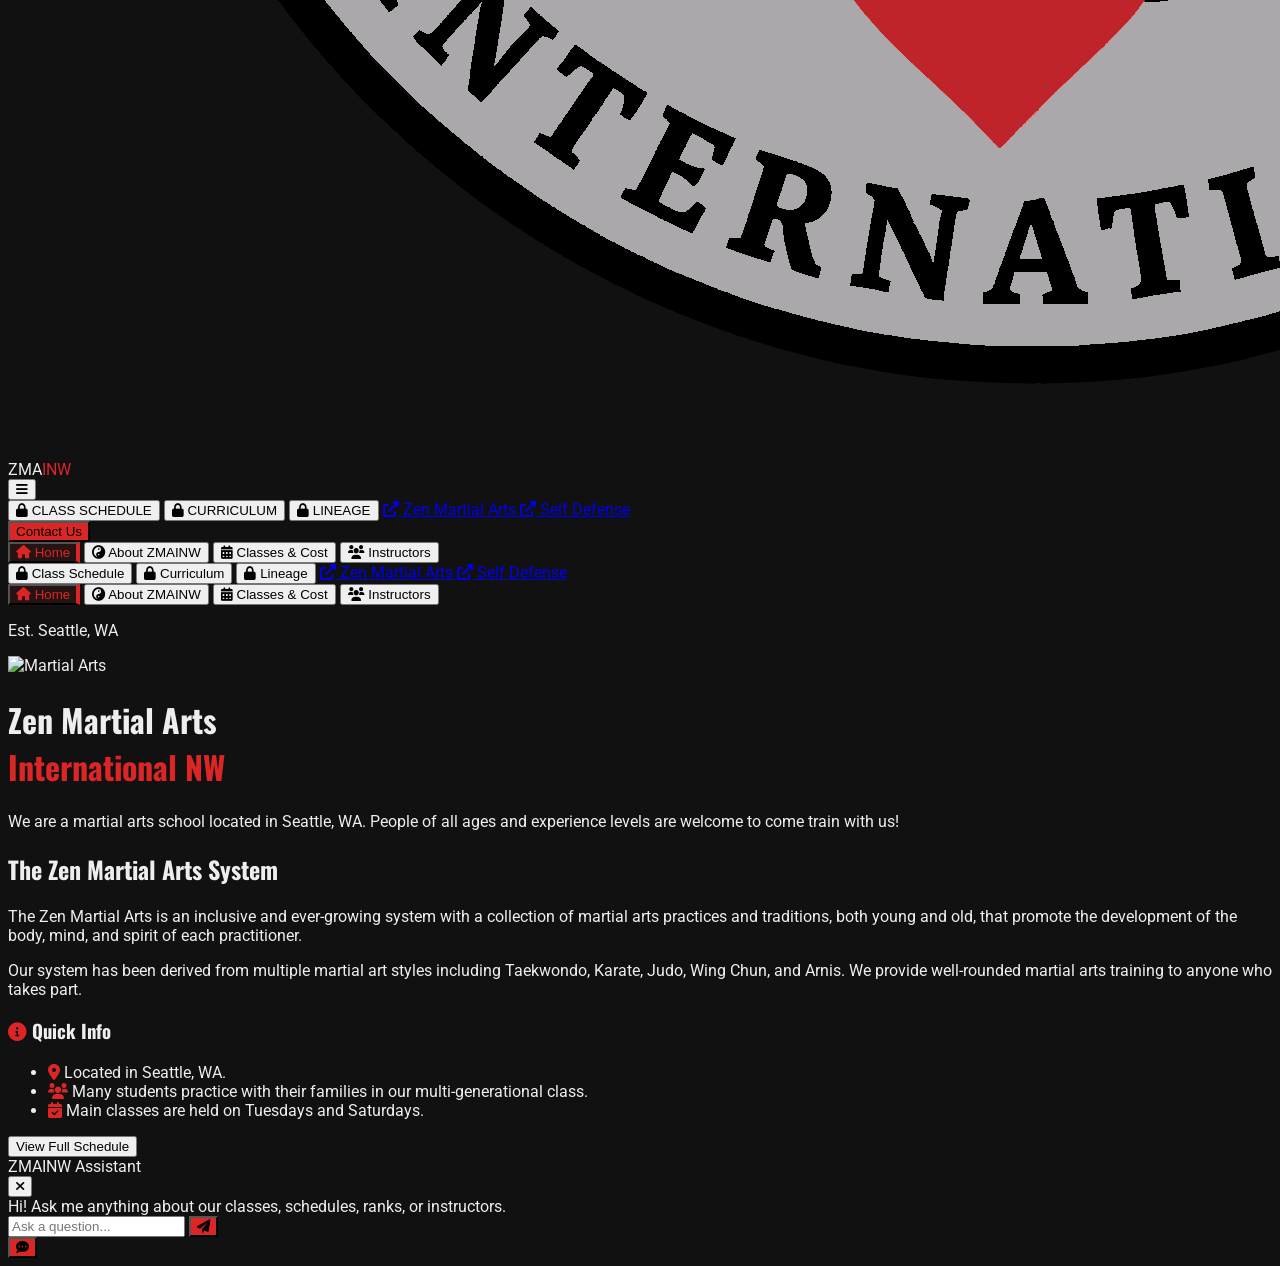
==== commit 40c9082d: "adding logo" ====
--- a/index.html
+++ b/index.html
@@ -10,6 +10,7 @@
     <meta http-equiv="Expires" content="0">
 
     <title>Zen Martial Arts International NW (ZMAINW)</title>
+    <link rel="icon" type="image/png" href="zmainw-logo.png">
     <script src="https://cdn.tailwindcss.com"></script>
     <link href="https://cdnjs.cloudflare.com/ajax/libs/font-awesome/6.0.0/css/all.min.css" rel="stylesheet">
     <!-- Keyless In-Browser AI Engine -->
@@ -37,7 +38,8 @@
     <!-- Top Navigation Bar -->
     <header class="h-16 flex items-center justify-between px-4 lg:px-6 bg-black border-b border-neutral-800 shrink-0 z-50 relative">
         <!-- Logo -->
-        <div class="flex items-center cursor-pointer" onclick="navigateTo('home')">
+        <div class="flex items-center space-x-3 cursor-pointer" onclick="navigateTo('home')">
+            <img src="zmainw-logo.png" alt="ZMAINW Logo" class="h-9 w-auto object-contain">
             <span class="font-bold text-2xl tracking-wider text-white">ZMA<span class="text-accent">INW</span></span>
         </div>
 
@@ -269,7 +271,7 @@
                                 <div class="bg-neutral-900 p-6 rounded-lg border border-neutral-800 relative overflow-hidden">
                                     <div class="absolute top-0 left-0 w-1 h-full bg-neutral-600"></div>
                                     <h3 class="text-xl font-bold text-white mb-1">Saturday Classes</h3>
-                                    <p class="text-neutral-400 text-sm font-bold uppercase tracking-wider mb-3">9:30 AM - 11:30 AM</p>
+                                    <p class="text-neutral-400 text-sm font-bold uppercase tracking-wider mb-3">10:00 AM - 12:00 PM</p>
                                     <p class="text-neutral-400 text-sm">
                                         Open practices. Students should feel free to arrive late or leave early as needed. An instructor will be there to answer questions, provide feedback, or fill in as a partner.
                                     </p>
